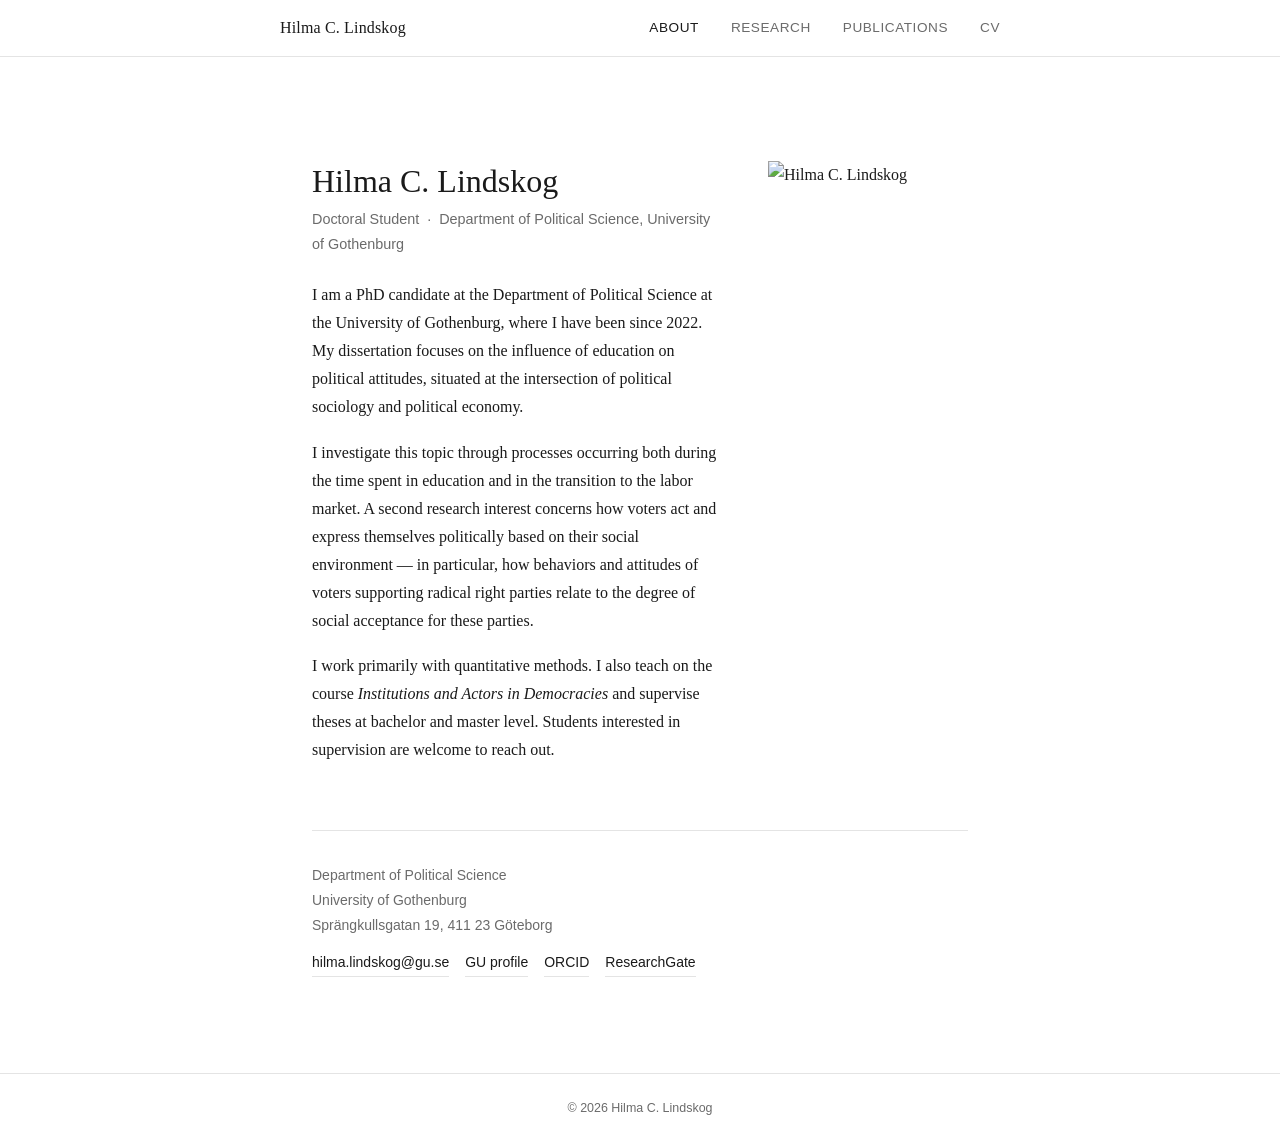
==== index.html @ c8247df1 "Add files via upload" ====
<!DOCTYPE html>
<html lang="en">
<head>
  <meta charset="UTF-8" />
  <meta name="viewport" content="width=device-width, initial-scale=1.0" />
  <title>Hilma C. Lindskog</title>
  <link rel="stylesheet" href="style.css" />
</head>
<body>

  <header class="site-header">
    <div class="header-inner">
      <a class="site-name" href="index.html">Hilma C. Lindskog</a>
      <nav>
        <a href="index.html" class="active">About</a>
        <a href="research.html">Research</a>
        <a href="publications.html">Publications</a>
        <a href="cv.html">CV</a>
      </nav>
    </div>
  </header>

  <main>
    <div class="about-grid">
      <div class="about-text">
        <h1>Hilma C. Lindskog</h1>
        <p class="title">Doctoral Student &nbsp;·&nbsp; Department of Political Science, University of Gothenburg</p>

        <p>
          I am a PhD candidate at the Department of Political Science at the University of Gothenburg,
          where I have been since 2022. My dissertation focuses on the influence of education on
          political attitudes, situated at the intersection of political sociology and political economy.
        </p>
        <p>
          I investigate this topic through processes occurring both during the time spent in education
          and in the transition to the labor market. A second research interest concerns how voters act
          and express themselves politically based on their social environment — in particular, how
          behaviors and attitudes of voters supporting radical right parties relate to the degree of
          social acceptance for these parties.
        </p>
        <p>
          I work primarily with quantitative methods. I also teach on the course
          <em>Institutions and Actors in Democracies</em> and supervise theses at bachelor and
          master level. Students interested in supervision are welcome to reach out.
        </p>
      </div>

      <img
        class="about-photo"
        src="https://www.gu.se/sites/default/files/styles/33_10_x_medium_2x/public/pop_assets/d8754f86-6d45-4643-8b32-f2ddfc127863-photo.jpg"
        alt="Hilma C. Lindskog"
      />
    </div>

    <div class="contact-block">
      <div>
        Department of Political Science<br />
        University of Gothenburg<br />
        Sprängkullsgatan 19, 411 23 Göteborg
      </div>
      <div class="contact-links">
        <a href="mailto:hilma.lindskog@gu.se">hilma.lindskog@gu.se</a>
        <a href="https://www.gu.se/en/about/find-staff/hilmalindskog" target="_blank" rel="noopener">GU profile</a>
        <a href="https://orcid.org/0000-0003-3276-1966" target="_blank" rel="noopener">ORCID</a>
        <a href="https://www.researchgate.net/profile/Hilma-Lindskog" target="_blank" rel="noopener">ResearchGate</a>
      </div>
    </div>
  </main>

  <footer class="site-footer">
    &copy; 2026 Hilma C. Lindskog
  </footer>

</body>
</html>
---- style.css ----
/* ── Reset & Base ── */
*, *::before, *::after { box-sizing: border-box; margin: 0; padding: 0; }

:root {
  --text:    #1a1a1a;
  --muted:   #6b6b6b;
  --border:  #e4e4e4;
  --bg:      #ffffff;
  --accent:  #1a1a1a;
  --max-w:   720px;
}

html { font-size: 16px; }

body {
  font-family: "Georgia", serif;
  background: var(--bg);
  color: var(--text);
  line-height: 1.75;
  -webkit-font-smoothing: antialiased;
}

/* ── Layout ── */
.site-header {
  position: sticky;
  top: 0;
  background: var(--bg);
  border-bottom: 1px solid var(--border);
  z-index: 100;
  padding: 0 2rem;
}

.header-inner {
  max-width: var(--max-w);
  margin: 0 auto;
  display: flex;
  align-items: center;
  justify-content: space-between;
  height: 56px;
}

.site-name {
  font-family: "Georgia", serif;
  font-size: 1rem;
  font-weight: normal;
  letter-spacing: 0.01em;
  text-decoration: none;
  color: var(--text);
}

nav {
  display: flex;
  gap: 2rem;
}

nav a {
  font-family: -apple-system, BlinkMacSystemFont, "Segoe UI", sans-serif;
  font-size: 0.85rem;
  letter-spacing: 0.04em;
  text-transform: uppercase;
  text-decoration: none;
  color: var(--muted);
  transition: color 0.15s;
}

nav a:hover,
nav a.active {
  color: var(--text);
}

main {
  max-width: var(--max-w);
  margin: 0 auto;
  padding: 4rem 2rem 6rem;
}

/* ── Typography ── */
h1 {
  font-family: "Georgia", serif;
  font-size: 2rem;
  font-weight: normal;
  line-height: 1.3;
  margin-bottom: 0.25rem;
}

h2 {
  font-family: -apple-system, BlinkMacSystemFont, "Segoe UI", sans-serif;
  font-size: 0.75rem;
  font-weight: 500;
  letter-spacing: 0.1em;
  text-transform: uppercase;
  color: var(--muted);
  margin: 3rem 0 1.25rem;
  padding-bottom: 0.5rem;
  border-bottom: 1px solid var(--border);
}

p {
  margin-bottom: 1.1rem;
  font-size: 1rem;
}

a {
  color: var(--text);
}

/* ── About page ── */
.about-grid {
  display: grid;
  grid-template-columns: 1fr 200px;
  gap: 3rem;
  align-items: start;
  margin-top: 2.5rem;
}

.about-photo {
  width: 100%;
  max-width: 200px;
  aspect-ratio: 3/4;
  object-fit: cover;
  object-position: top;
  filter: grayscale(10%);
}

.about-text .title {
  font-family: -apple-system, BlinkMacSystemFont, "Segoe UI", sans-serif;
  font-size: 0.9rem;
  color: var(--muted);
  margin-bottom: 1.5rem;
}

/* ── Contact block ── */
.contact-block {
  margin-top: 3rem;
  padding-top: 2rem;
  border-top: 1px solid var(--border);
  font-family: -apple-system, BlinkMacSystemFont, "Segoe UI", sans-serif;
  font-size: 0.875rem;
  color: var(--muted);
  line-height: 1.8;
}

.contact-block a {
  color: var(--text);
  text-decoration: none;
  border-bottom: 1px solid var(--border);
}

.contact-block a:hover {
  border-bottom-color: var(--text);
}

.contact-links {
  display: flex;
  flex-wrap: wrap;
  gap: 1rem;
  margin-top: 0.75rem;
}

/* ── Research page ── */
.research-area {
  margin-bottom: 2.5rem;
}

.research-area h3 {
  font-family: "Georgia", serif;
  font-size: 1.05rem;
  font-weight: normal;
  margin-bottom: 0.6rem;
}

/* ── Publications page ── */
.pub-list {
  list-style: none;
}

.pub-item {
  padding: 1.25rem 0;
  border-bottom: 1px solid var(--border);
}

.pub-item:first-child {
  border-top: 1px solid var(--border);
}

.pub-title {
  font-family: "Georgia", serif;
  font-size: 1rem;
  line-height: 1.5;
  margin-bottom: 0.3rem;
}

.pub-title a {
  text-decoration: none;
  color: var(--text);
  border-bottom: 1px solid var(--border);
  transition: border-color 0.15s;
}

.pub-title a:hover {
  border-bottom-color: var(--text);
}

.pub-meta {
  font-family: -apple-system, BlinkMacSystemFont, "Segoe UI", sans-serif;
  font-size: 0.82rem;
  color: var(--muted);
}

.pub-year {
  display: inline-block;
  font-family: -apple-system, BlinkMacSystemFont, "Segoe UI", sans-serif;
  font-size: 0.75rem;
  font-weight: 500;
  color: var(--muted);
  margin-right: 0.5rem;
}

/* ── Footer ── */
.site-footer {
  border-top: 1px solid var(--border);
  padding: 1.5rem 2rem;
  text-align: center;
  font-family: -apple-system, BlinkMacSystemFont, "Segoe UI", sans-serif;
  font-size: 0.78rem;
  color: var(--muted);
}

/* ── Responsive ── */
@media (max-width: 600px) {
  .about-grid {
    grid-template-columns: 1fr;
  }
  .about-photo {
    max-width: 160px;
    order: -1;
  }
  nav { gap: 1.2rem; }
  h1 { font-size: 1.6rem; }
}
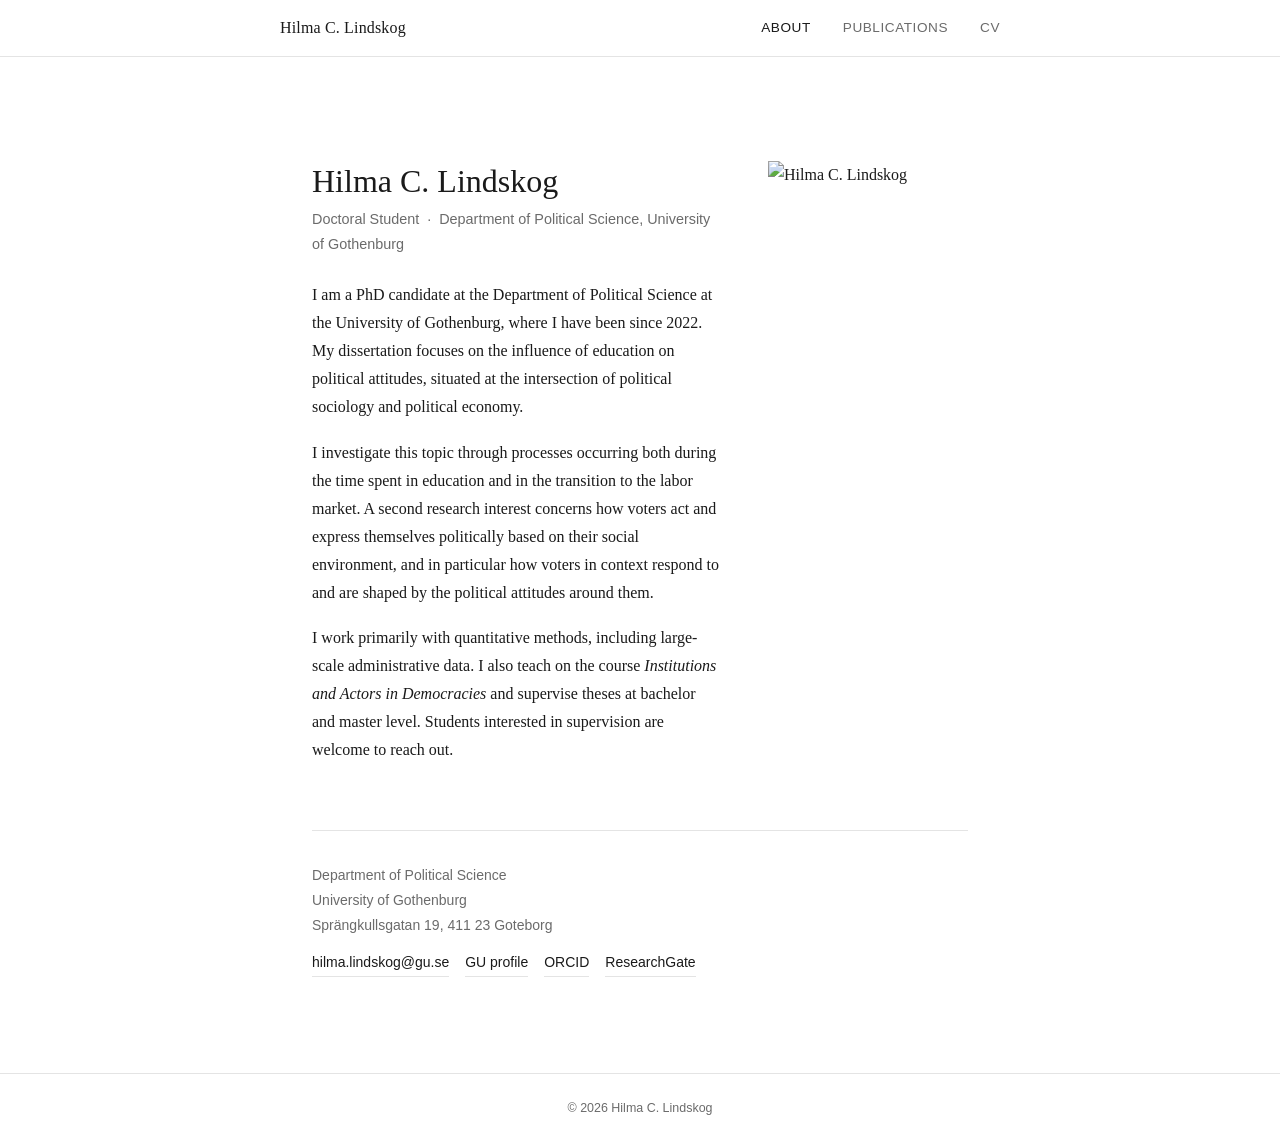
==== commit 22bb5f21: "Add files via upload" ====
--- a/index.html
+++ b/index.html
@@ -13,7 +13,6 @@
       <a class="site-name" href="index.html">Hilma C. Lindskog</a>
       <nav>
         <a href="index.html" class="active">About</a>
-        <a href="research.html">Research</a>
         <a href="publications.html">Publications</a>
         <a href="cv.html">CV</a>
       </nav>
@@ -34,14 +33,13 @@
         <p>
           I investigate this topic through processes occurring both during the time spent in education
           and in the transition to the labor market. A second research interest concerns how voters act
-          and express themselves politically based on their social environment — in particular, how
-          behaviors and attitudes of voters supporting radical right parties relate to the degree of
-          social acceptance for these parties.
+          and express themselves politically based on their social environment, and in particular how
+          voters in context respond to and are shaped by the political attitudes around them.
         </p>
         <p>
-          I work primarily with quantitative methods. I also teach on the course
-          <em>Institutions and Actors in Democracies</em> and supervise theses at bachelor and
-          master level. Students interested in supervision are welcome to reach out.
+          I work primarily with quantitative methods, including large-scale administrative data.
+          I also teach on the course <em>Institutions and Actors in Democracies</em> and supervise
+          theses at bachelor and master level. Students interested in supervision are welcome to reach out.
         </p>
       </div>
 
@@ -56,7 +54,7 @@
       <div>
         Department of Political Science<br />
         University of Gothenburg<br />
-        Sprängkullsgatan 19, 411 23 Göteborg
+        Sprängkullsgatan 19, 411 23 Goteborg
       </div>
       <div class="contact-links">
         <a href="mailto:hilma.lindskog@gu.se">hilma.lindskog@gu.se</a>
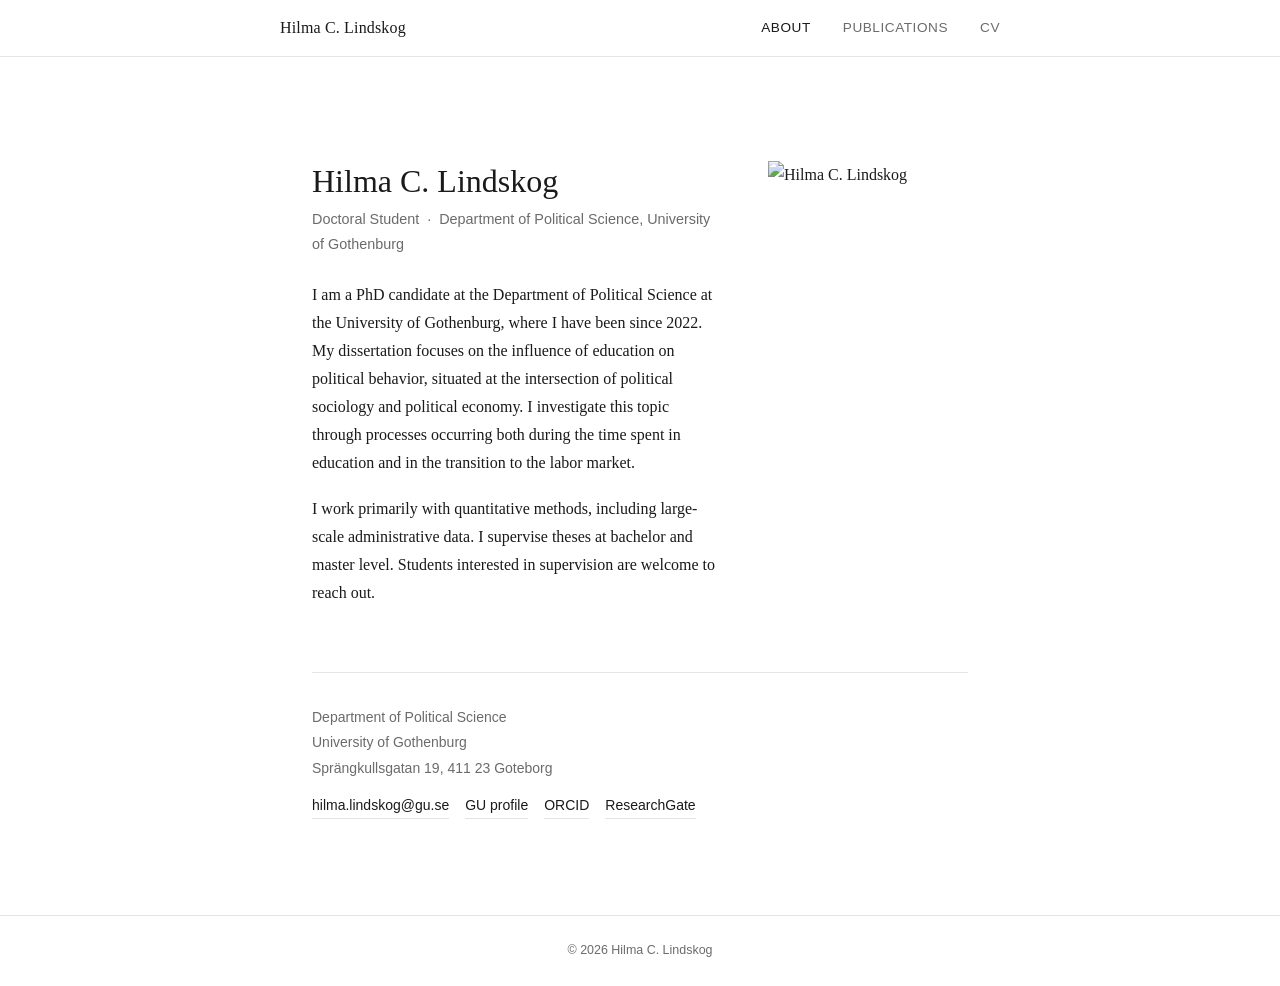
==== commit 93b6129c: "Update index.html" ====
--- a/index.html
+++ b/index.html
@@ -14,7 +14,7 @@
       <nav>
         <a href="index.html" class="active">About</a>
         <a href="publications.html">Publications</a>
-        <a href="cv.html">CV</a>
+        <a href="https://www.gu.se/sites/default/files/pop_assets/d8754f86-6d45-4643-8b32-f2ddfc127863-resume.pdf" target="_blank" rel="noopener">CV</a>
       </nav>
     </div>
   </header>
@@ -28,18 +28,13 @@
         <p>
           I am a PhD candidate at the Department of Political Science at the University of Gothenburg,
           where I have been since 2022. My dissertation focuses on the influence of education on
-          political attitudes, situated at the intersection of political sociology and political economy.
+          political behavior, situated at the intersection of political sociology and political economy. I investigate this topic through processes occurring both during the time spent in education
+          and in the transition to the labor market. 
         </p>
-        <p>
-          I investigate this topic through processes occurring both during the time spent in education
-          and in the transition to the labor market. A second research interest concerns how voters act
-          and express themselves politically based on their social environment, and in particular how
-          voters in context respond to and are shaped by the political attitudes around them.
-        </p>
+
         <p>
           I work primarily with quantitative methods, including large-scale administrative data.
-          I also teach on the course <em>Institutions and Actors in Democracies</em> and supervise
-          theses at bachelor and master level. Students interested in supervision are welcome to reach out.
+          I supervise theses at bachelor and master level. Students interested in supervision are welcome to reach out.
         </p>
       </div>
 
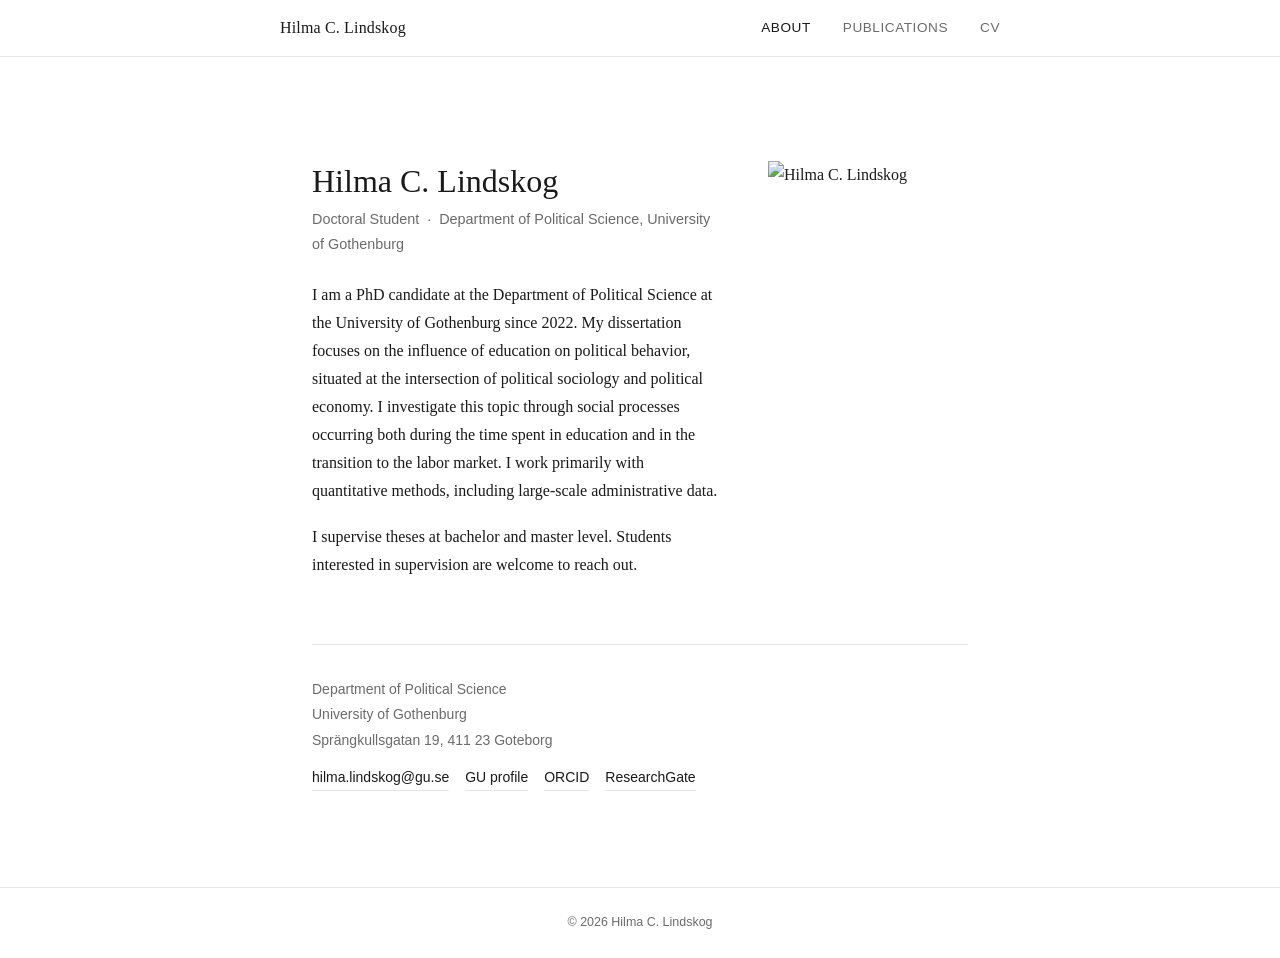
==== commit 300ebeed: "Update index.html" ====
--- a/index.html
+++ b/index.html
@@ -26,14 +26,12 @@
         <p class="title">Doctoral Student &nbsp;·&nbsp; Department of Political Science, University of Gothenburg</p>
 
         <p>
-          I am a PhD candidate at the Department of Political Science at the University of Gothenburg,
-          where I have been since 2022. My dissertation focuses on the influence of education on
-          political behavior, situated at the intersection of political sociology and political economy. I investigate this topic through processes occurring both during the time spent in education
-          and in the transition to the labor market. 
+          I am a PhD candidate at the Department of Political Science at the University of Gothenburg since 2022. My dissertation focuses on the influence of education on
+          political behavior, situated at the intersection of political sociology and political economy. I investigate this topic through social processes occurring both during the time spent in education
+          and in the transition to the labor market. I work primarily with quantitative methods, including large-scale administrative data.
         </p>
 
         <p>
-          I work primarily with quantitative methods, including large-scale administrative data.
           I supervise theses at bachelor and master level. Students interested in supervision are welcome to reach out.
         </p>
       </div>
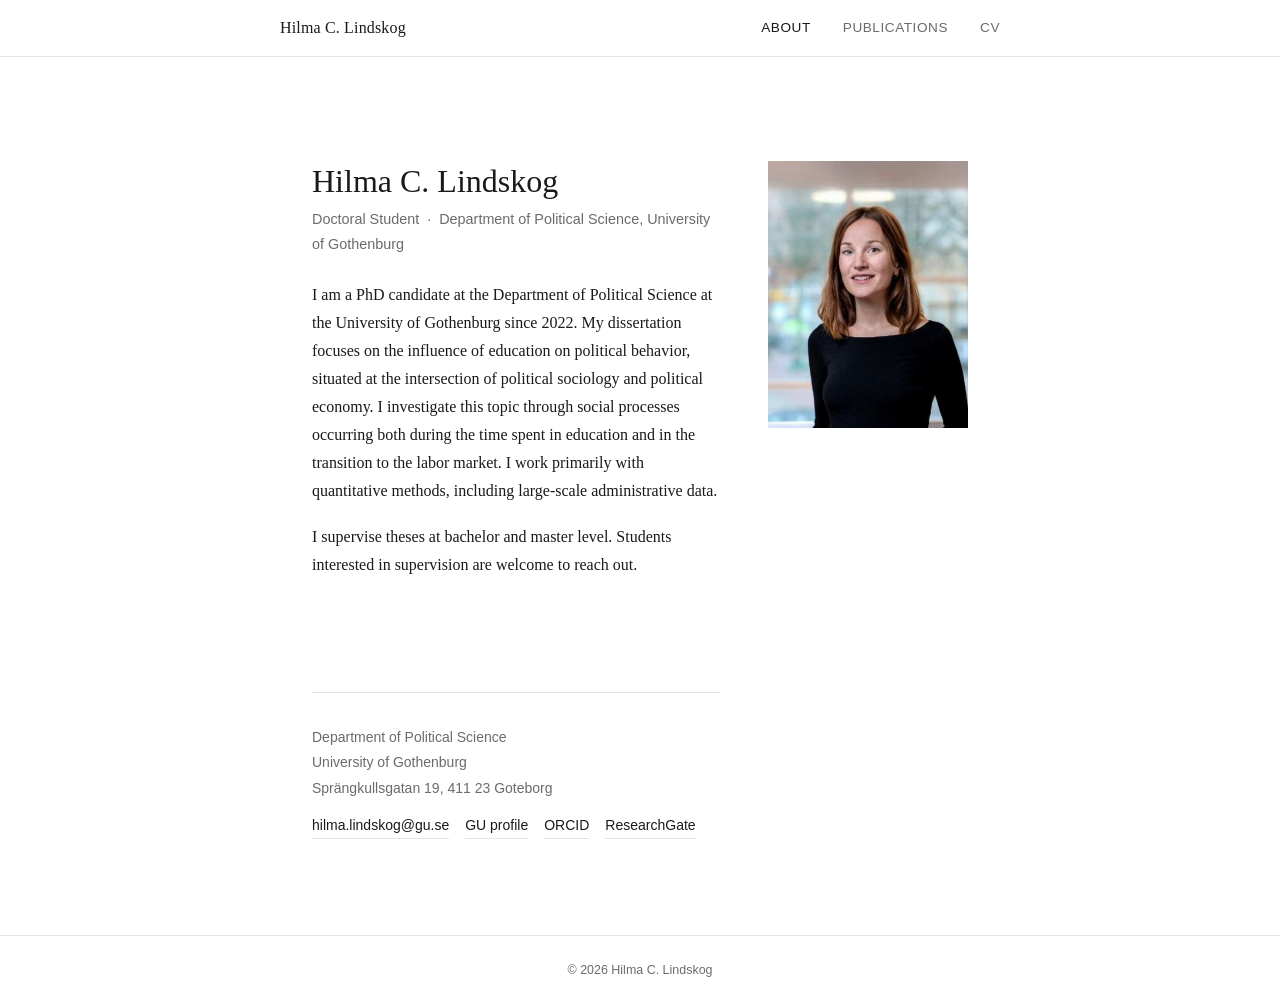
==== commit c8a73308: "Update index.html" ====
--- a/index.html
+++ b/index.html
@@ -36,12 +36,11 @@
         </p>
       </div>
 
-      <img
-        class="about-photo"
-        src="https://www.gu.se/sites/default/files/styles/33_10_x_medium_2x/public/pop_assets/d8754f86-6d45-4643-8b32-f2ddfc127863-photo.jpg"
-        alt="Hilma C. Lindskog"
-      />
-    </div>
+<img
+  class="about-photo"
+  src="profile.png"
+  alt="Hilma C. Lindskog"
+/>
 
     <div class="contact-block">
       <div>
